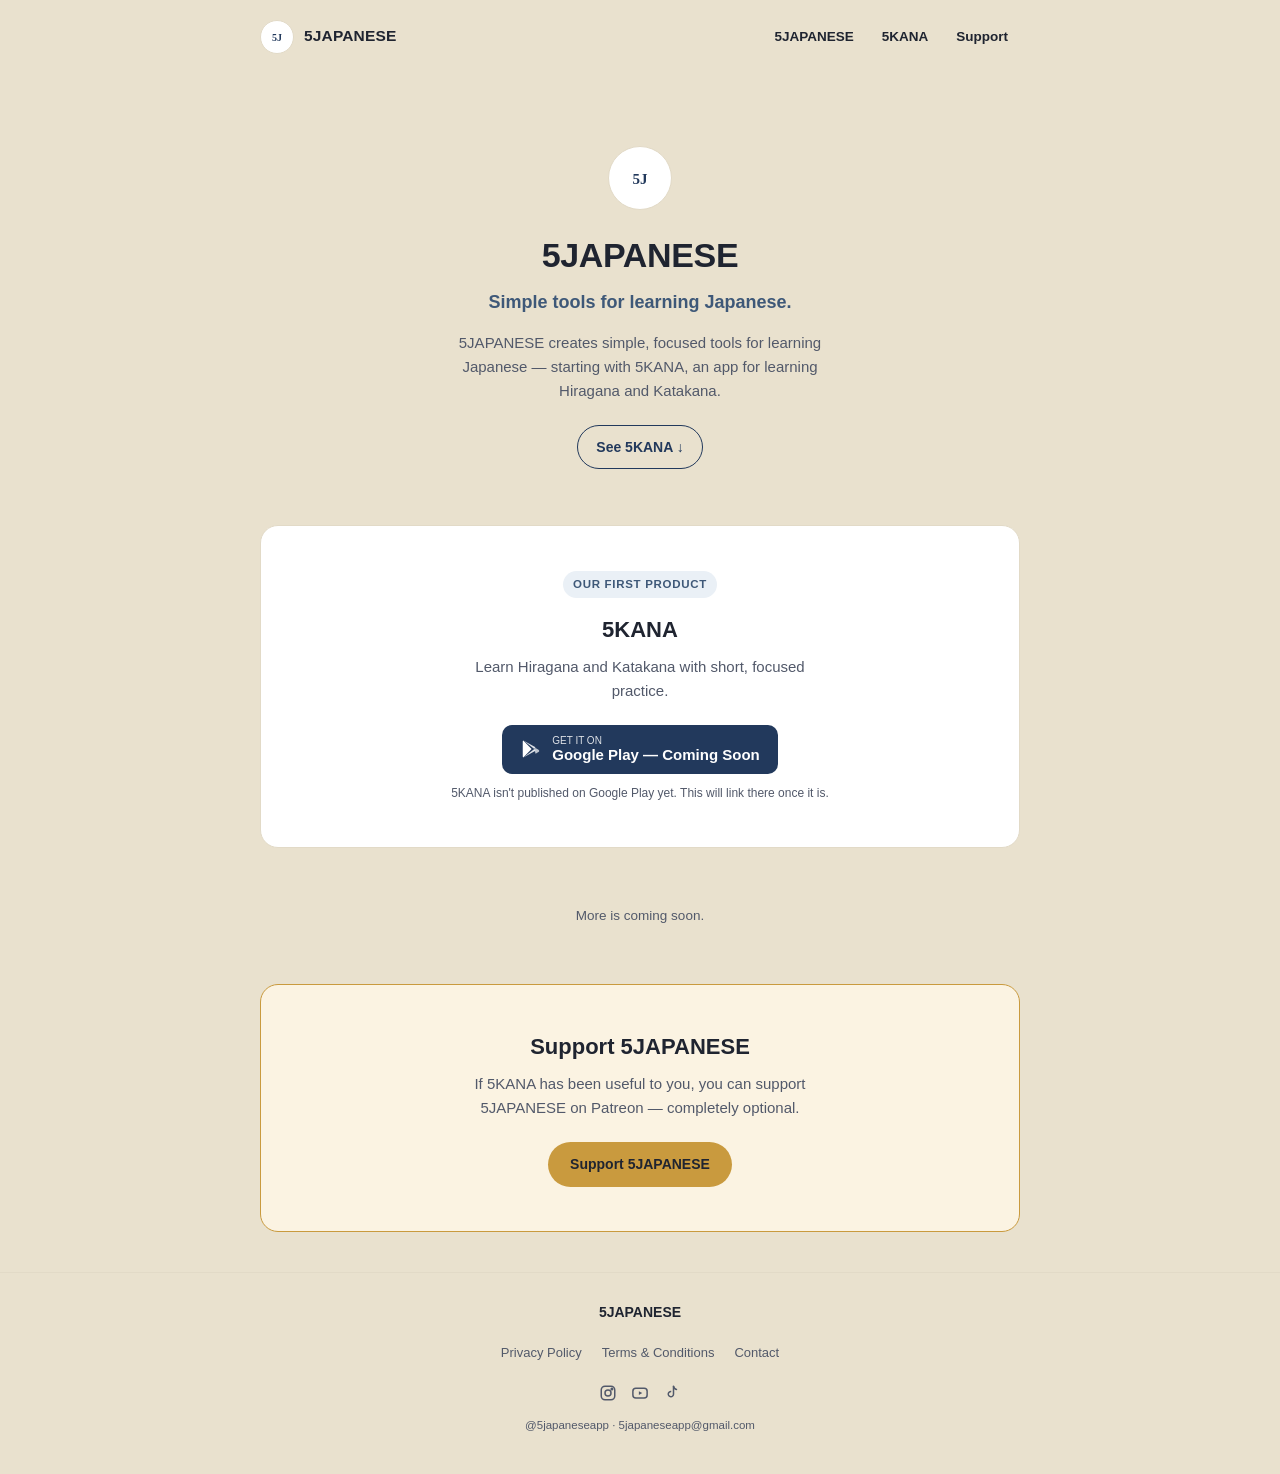
==== index.html @ 342fb339 "Add 5JAPANESE homepage (index.html, styles.css) and Terms placeholder (terms.html); update README" ====
<!DOCTYPE html>
<html lang="en">
<head>
<meta charset="UTF-8">
<meta name="viewport" content="width=device-width, initial-scale=1.0">
<meta name="description" content="5JAPANESE — simple tools for learning Japanese. Home of 5KANA, a focused Hiragana and Katakana learning app.">
<title>5JAPANESE — Simple tools for learning Japanese</title>
<link rel="icon" href="data:image/svg+xml,%3Csvg xmlns='http://www.w3.org/2000/svg' viewBox='0 0 64 64'%3E%3Ccircle cx='32' cy='32' r='31' fill='%2322395C'/%3E%3Ctext x='32' y='40' font-family='Georgia,serif' font-size='24' font-weight='700' fill='%23fff' text-anchor='middle'%3E5J%3C/text%3E%3C/svg%3E">
<link rel="stylesheet" href="styles.css">
</head>
<body>

<header class="site-header">
  <div class="wrap">
    <a class="brand" href="#top">
      <span class="brand-mark" aria-hidden="true">
        <svg width="20" height="20" viewBox="0 0 20 20"><text x="10" y="14" font-family="Georgia, serif" font-size="10" font-weight="700" fill="#22395C" text-anchor="middle">5J</text></svg>
      </span>
      <span class="brand-name">5JAPANESE</span>
    </a>
    <nav class="primary-nav" aria-label="Primary">
      <a href="#top">5JAPANESE</a>
      <a href="#5kana">5KANA</a>
      <a href="#support">Support</a>
    </nav>
  </div>
</header>

<main id="top">

  <section class="hero">
    <div class="wrap">
      <div class="hero-mark" aria-hidden="true">
        <svg width="30" height="30" viewBox="0 0 30 30"><text x="15" y="21" font-family="Georgia, serif" font-size="15" font-weight="700" fill="#22395C" text-anchor="middle">5J</text></svg>
      </div>
      <h1>5JAPANESE</h1>
      <p class="tagline">Simple tools for learning Japanese.</p>
      <p class="lede">5JAPANESE creates simple, focused tools for learning Japanese — starting with 5KANA, an app for learning Hiragana and Katakana.</p>
      <a class="hero-cta" href="#5kana">See 5KANA ↓</a>
    </div>
  </section>

  <section class="card-section" id="5kana" aria-labelledby="5kana-heading">
    <div class="wrap">
      <div class="card">
        <span class="eyebrow">Our first product</span>
        <h2 id="5kana-heading">5KANA</h2>
        <p class="desc">Learn Hiragana and Katakana with short, focused practice.</p>

        <button type="button" class="store-badge" disabled aria-label="Google Play — coming soon, not yet available">
          <svg width="22" height="22" viewBox="0 0 24 24" aria-hidden="true"><path fill="#fff" d="M3.6 2.6c-.4.3-.6.8-.6 1.4v16c0 .6.2 1.1.6 1.4l9-9.4-9-9.4Z"/><path fill="#fff" opacity=".85" d="M15.6 12 4.2 2.9 16.9 10l-1.3 2Z"/><path fill="#fff" opacity=".85" d="M15.6 12 4.2 21.1 16.9 14l-1.3-2Z"/><path fill="#fff" opacity=".7" d="M17 10.9 20.6 13a1.6 1.6 0 0 1 0 2l-3.6 2.1L15.6 12l1.4-1.1Z"/></svg>
          <span class="store-text">
            <span class="small">GET IT ON</span>
            <span class="big">Google Play — Coming Soon</span>
          </span>
        </button>
        <p class="store-note">5KANA isn&#39;t published on Google Play yet. This will link there once it is.</p>
      </div>
    </div>
  </section>

  <p class="more-note">More is coming soon.</p>

  <section class="card-section" id="support" aria-labelledby="support-heading">
    <div class="wrap">
      <div class="card support">
        <h2 id="support-heading">Support 5JAPANESE</h2>
        <p class="desc">If 5KANA has been useful to you, you can support 5JAPANESE on Patreon — completely optional.</p>
        <a class="support-cta" href="https://patreon.com/5japaneseapp" target="_blank" rel="noopener noreferrer">
          Support 5JAPANESE
        </a>
      </div>
    </div>
  </section>

</main>

<footer class="site-footer">
  <div class="wrap">
    <div class="foot-brand">5JAPANESE</div>
    <nav class="foot-links" aria-label="Legal and contact">
      <a href="privacy-policy.html">Privacy Policy</a>
      <a href="terms.html">Terms &amp; Conditions</a>
      <a href="mailto:5japaneseapp@gmail.com">Contact</a>
    </nav>
    <div class="foot-social">
      <a href="https://instagram.com/5japaneseapp" target="_blank" rel="noopener noreferrer" aria-label="5JAPANESE on Instagram">
        <svg width="18" height="18" viewBox="0 0 24 24" fill="none" stroke="currentColor" stroke-width="2"><rect x="3" y="3" width="18" height="18" rx="5"/><circle cx="12" cy="12" r="4"/><circle cx="17.2" cy="6.8" r="1"/></svg>
      </a>
      <a href="https://www.youtube.com/@5japaneseapp" target="_blank" rel="noopener noreferrer" aria-label="5JAPANESE on YouTube">
        <svg width="18" height="18" viewBox="0 0 24 24" fill="none" stroke="currentColor" stroke-width="2"><rect x="2.5" y="5.5" width="19" height="13" rx="4"/><path d="M10.5 9.5v5l4.5-2.5-4.5-2.5Z" fill="currentColor" stroke="none"/></svg>
      </a>
      <a href="https://www.tiktok.com/@5japaneseapp" target="_blank" rel="noopener noreferrer" aria-label="5JAPANESE on TikTok">
        <svg width="18" height="18" viewBox="0 0 24 24" fill="none" stroke="currentColor" stroke-width="2"><path d="M14 3v10.5a3.5 3.5 0 1 1-3-3.46"/><path d="M14 3c.4 2.2 2 3.9 4 4.3" stroke-linecap="round"/></svg>
      </a>
    </div>
    <div class="foot-meta">@5japaneseapp · 5japaneseapp@gmail.com</div>
  </div>
</footer>

</body>
</html>
---- styles.css ----
/* 5JAPANESE — shared site styles. Plain CSS, no build step, no framework.
   Palette reused directly from the 5KANA app's own default (light) theme tokens,
   so the website and the app share one visual identity rather than inventing a new one. */

:root {
  --bg: #E9E1CE;        /* app's --surface-well */
  --surface: #FFFFFF;    /* app's --surface */
  --surface-alt: #EDE7D6;
  --ink: #1F2430;        /* app's --ink */
  --ink-soft: #52596A;   /* darkened slightly from the app's --ink-soft for AA contrast on white */
  --indigo: #22395C;     /* app's --indigo (brand/primary) */
  --indigo-soft: #3E5878;
  --indigo-tint: #EAF0F6;
  --gold: #C99A3E;       /* app's --gold (used for the same "optional/support" accent role as in-app) */
  --gold-tint: #FBF3E2;
  --border: #E2DAC7;
  --radius-md: 12px;
  --radius-lg: 18px;
  --max-width: 760px;
}

* { box-sizing: border-box; }

html { scroll-behavior: smooth; }

body {
  margin: 0;
  background: var(--bg);
  color: var(--ink);
  font-family: -apple-system, BlinkMacSystemFont, "Segoe UI", Roboto, Helvetica, Arial, sans-serif;
  line-height: 1.6;
  -webkit-font-smoothing: antialiased;
}

a { color: var(--indigo); }
a:focus-visible, button:focus-visible { outline: 2px solid var(--indigo); outline-offset: 2px; }

.wrap {
  width: min(var(--max-width), calc(100% - 32px));
  margin: 0 auto;
}

/* ---------- Header / nav ---------- */
.site-header {
  padding: 18px 0;
}
.site-header .wrap {
  display: flex;
  align-items: center;
  justify-content: space-between;
  gap: 12px;
  flex-wrap: wrap;
}
.brand {
  display: flex;
  align-items: center;
  gap: 10px;
  text-decoration: none;
  color: var(--ink);
}
.brand-mark {
  width: 34px;
  height: 34px;
  border-radius: 50%;
  background: var(--surface);
  border: 1px solid var(--border);
  display: flex;
  align-items: center;
  justify-content: center;
  flex-shrink: 0;
}
.brand-mark svg { display: block; }
.brand-name {
  font-weight: 800;
  font-size: 15.5px;
  letter-spacing: .01em;
}
nav.primary-nav {
  display: flex;
  gap: 4px;
  flex-wrap: wrap;
}
nav.primary-nav a {
  text-decoration: none;
  color: var(--ink);
  font-weight: 600;
  font-size: 13.5px;
  padding: 8px 12px;
  border-radius: 999px;
}
nav.primary-nav a:hover { background: var(--surface); }

/* ---------- Hero ---------- */
.hero {
  padding: 48px 0 36px;
  text-align: center;
}
.hero-mark {
  width: 64px;
  height: 64px;
  border-radius: 50%;
  background: var(--surface);
  border: 1px solid var(--border);
  margin: 0 auto 18px;
  display: flex;
  align-items: center;
  justify-content: center;
}
.hero h1 {
  font-size: clamp(26px, 6vw, 34px);
  font-weight: 800;
  margin: 0 0 6px;
  letter-spacing: -0.01em;
}
.hero .tagline {
  font-size: clamp(15px, 3.6vw, 18px);
  font-weight: 600;
  color: var(--indigo-soft);
  margin: 0 0 14px;
}
.hero p.lede {
  max-width: 46ch;
  margin: 0 auto 22px;
  color: var(--ink-soft);
  font-size: 15px;
}
.hero-cta {
  display: inline-flex;
  align-items: center;
  gap: 6px;
  text-decoration: none;
  font-weight: 700;
  font-size: 14px;
  color: var(--indigo);
  padding: 10px 18px;
  border: 1.5px solid var(--indigo);
  border-radius: 999px;
}
.hero-cta:hover { background: var(--indigo); color: #fff; }

/* ---------- Generic section card ---------- */
section.card-section {
  padding: 8px 0 40px;
}
.card {
  background: var(--surface);
  border: 1px solid var(--border);
  border-radius: var(--radius-lg);
  padding: 32px 28px;
  text-align: center;
}
.card h2 {
  font-size: 22px;
  font-weight: 800;
  margin: 0 0 8px;
}
.card .desc {
  color: var(--ink-soft);
  font-size: 15px;
  max-width: 44ch;
  margin: 0 auto 22px;
}
.eyebrow {
  display: inline-block;
  font-size: 11.5px;
  font-weight: 800;
  letter-spacing: .06em;
  text-transform: uppercase;
  color: var(--indigo-soft);
  background: var(--indigo-tint);
  padding: 4px 10px;
  border-radius: 999px;
  margin-bottom: 14px;
}

/* ---------- Google Play placeholder badge ---------- */
.store-badge {
  display: inline-flex;
  align-items: center;
  gap: 10px;
  background: var(--indigo);
  color: #fff;
  border: none;
  border-radius: 10px;
  padding: 10px 18px;
  font-family: inherit;
  cursor: default;
}
.store-badge[disabled] { opacity: 1; }
.store-badge svg { flex-shrink: 0; }
.store-badge .store-text { text-align: left; line-height: 1.15; }
.store-badge .store-text .small { display: block; font-size: 10px; opacity: .85; }
.store-badge .store-text .big { display: block; font-size: 15px; font-weight: 700; }
.store-note { margin: 10px 0 0; font-size: 12px; color: var(--ink-soft); }

/* ---------- More is coming soon ---------- */
.more-note {
  text-align: center;
  padding: 4px 0 36px;
  color: var(--ink-soft);
  font-size: 13.5px;
}

/* ---------- Support section accent (reuses the app's own --gold "optional support" treatment) ---------- */
.card.support {
  background: var(--gold-tint);
  border-color: var(--gold);
}
.support-cta {
  display: inline-flex;
  align-items: center;
  gap: 8px;
  text-decoration: none;
  font-weight: 700;
  font-size: 14px;
  color: var(--ink); /* dark text on gold for AA contrast (white measured 2.57:1, fails) */
  background: var(--gold);
  padding: 11px 22px;
  border-radius: 999px;
}
.support-cta:hover { filter: brightness(0.94); }

/* ---------- Footer ---------- */
footer.site-footer {
  border-top: 1px solid var(--border);
  padding: 28px 0 40px;
}
footer.site-footer .wrap {
  display: flex;
  flex-direction: column;
  align-items: center;
  gap: 14px;
  text-align: center;
}
footer .foot-brand { font-weight: 800; font-size: 14px; }
footer nav.foot-links {
  display: flex;
  flex-wrap: wrap;
  justify-content: center;
  gap: 6px 4px;
}
footer nav.foot-links a {
  color: var(--ink-soft);
  text-decoration: none;
  font-size: 13px;
  padding: 6px 8px;
}
footer nav.foot-links a:hover { color: var(--indigo); text-decoration: underline; }
footer .foot-social { display: flex; gap: 14px; }
footer .foot-social a {
  color: var(--ink-soft);
  display: inline-flex;
  align-items: center;
  justify-content: center;
}
footer .foot-social a:hover { color: var(--indigo); }
footer .foot-meta { color: var(--ink-soft); font-size: 11.5px; }

/* ---------- Simple placeholder pages (e.g. terms.html) ---------- */
.placeholder-page { padding: 56px 0; text-align: center; }
.placeholder-page h1 { font-size: 24px; font-weight: 800; margin: 0 0 10px; }
.placeholder-page p { color: var(--ink-soft); max-width: 44ch; margin: 0 auto 18px; }
.back-link { font-size: 13.5px; font-weight: 600; }

@media (min-width: 640px) {
  .card { padding: 44px 40px; }
  .hero { padding: 72px 0 48px; }
}
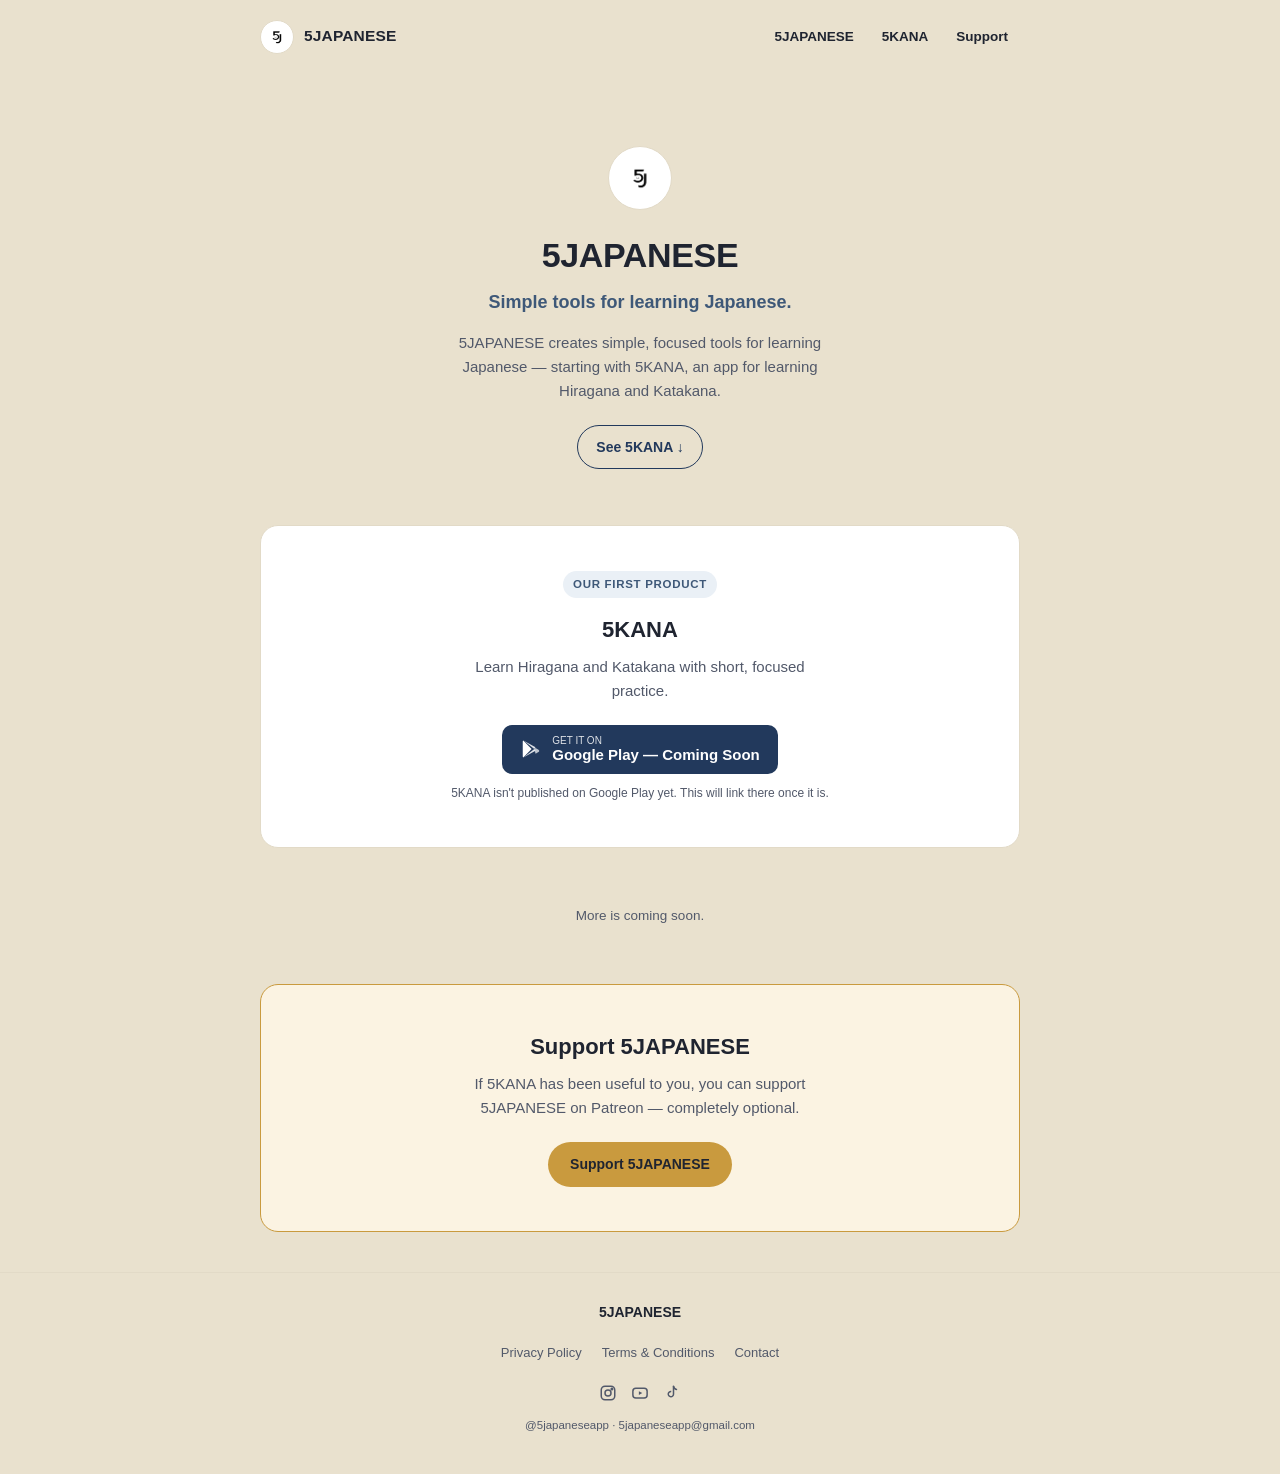
==== commit af02d506: "Replace placeholder 5J text mark with the real 5JAPANESE logo Reuses the exact same logo.jpg already" ====
--- a/index.html
+++ b/index.html
@@ -5,7 +5,7 @@
 <meta name="viewport" content="width=device-width, initial-scale=1.0">
 <meta name="description" content="5JAPANESE — simple tools for learning Japanese. Home of 5KANA, a focused Hiragana and Katakana learning app.">
 <title>5JAPANESE — Simple tools for learning Japanese</title>
-<link rel="icon" href="data:image/svg+xml,%3Csvg xmlns='http://www.w3.org/2000/svg' viewBox='0 0 64 64'%3E%3Ccircle cx='32' cy='32' r='31' fill='%2322395C'/%3E%3Ctext x='32' y='40' font-family='Georgia,serif' font-size='24' font-weight='700' fill='%23fff' text-anchor='middle'%3E5J%3C/text%3E%3C/svg%3E">
+<link rel="icon" type="image/jpeg" href="logo.jpg">
 <link rel="stylesheet" href="styles.css">
 </head>
 <body>
@@ -14,7 +14,7 @@
   <div class="wrap">
     <a class="brand" href="#top">
       <span class="brand-mark" aria-hidden="true">
-        <svg width="20" height="20" viewBox="0 0 20 20"><text x="10" y="14" font-family="Georgia, serif" font-size="10" font-weight="700" fill="#22395C" text-anchor="middle">5J</text></svg>
+        <img src="logo.jpg" width="20" height="20" alt="">
       </span>
       <span class="brand-name">5JAPANESE</span>
     </a>
@@ -31,7 +31,7 @@
   <section class="hero">
     <div class="wrap">
       <div class="hero-mark" aria-hidden="true">
-        <svg width="30" height="30" viewBox="0 0 30 30"><text x="15" y="21" font-family="Georgia, serif" font-size="15" font-weight="700" fill="#22395C" text-anchor="middle">5J</text></svg>
+        <img src="logo.jpg" width="30" height="30" alt="">
       </div>
       <h1>5JAPANESE</h1>
       <p class="tagline">Simple tools for learning Japanese.</p>
--- a/styles.css
+++ b/styles.css
@@ -69,7 +69,7 @@
   justify-content: center;
   flex-shrink: 0;
 }
-.brand-mark svg { display: block; }
+.brand-mark svg, .brand-mark img { display: block; }
 .brand-name {
   font-weight: 800;
   font-size: 15.5px;
@@ -266,3 +266,53 @@
   .card { padding: 44px 40px; }
   .hero { padding: 72px 0 48px; }
 }
+
+/* ---------- Legal documents (Privacy Policy, Terms & Conditions) ----------
+   Additive only — new class names, doesn't touch any homepage selector above.
+   Left-aligned long-form reading layout inside the same .card/.wrap shell the
+   rest of the site already uses, so these pages feel consistent with it. */
+.legal-doc {
+  text-align: left;
+  max-width: 68ch;
+  margin: 0 auto;
+}
+.legal-doc h1 {
+  font-size: clamp(22px, 5vw, 28px);
+  font-weight: 800;
+  margin: 0 0 6px;
+  text-align: center;
+}
+.legal-doc .legal-updated {
+  text-align: center;
+  color: var(--ink-soft);
+  font-size: 13px;
+  margin: 0 0 28px;
+}
+.legal-doc .legal-intro {
+  color: var(--ink-soft);
+  font-size: 14.5px;
+  margin: 0 0 28px;
+}
+.legal-doc h2 {
+  font-size: 17px;
+  font-weight: 800;
+  margin: 30px 0 8px;
+  color: var(--indigo);
+}
+.legal-doc p, .legal-doc li {
+  font-size: 14.5px;
+  color: var(--ink);
+  line-height: 1.65;
+}
+.legal-doc p { margin: 0 0 12px; }
+.legal-doc ul { margin: 0 0 12px; padding-left: 22px; }
+.legal-doc li { margin-bottom: 6px; }
+.legal-doc a { font-weight: 600; }
+.legal-doc .legal-note {
+  margin-top: 32px;
+  padding: 14px 16px;
+  background: var(--indigo-tint);
+  border-radius: var(--radius-md);
+  font-size: 13px;
+  color: var(--indigo-soft);
+}
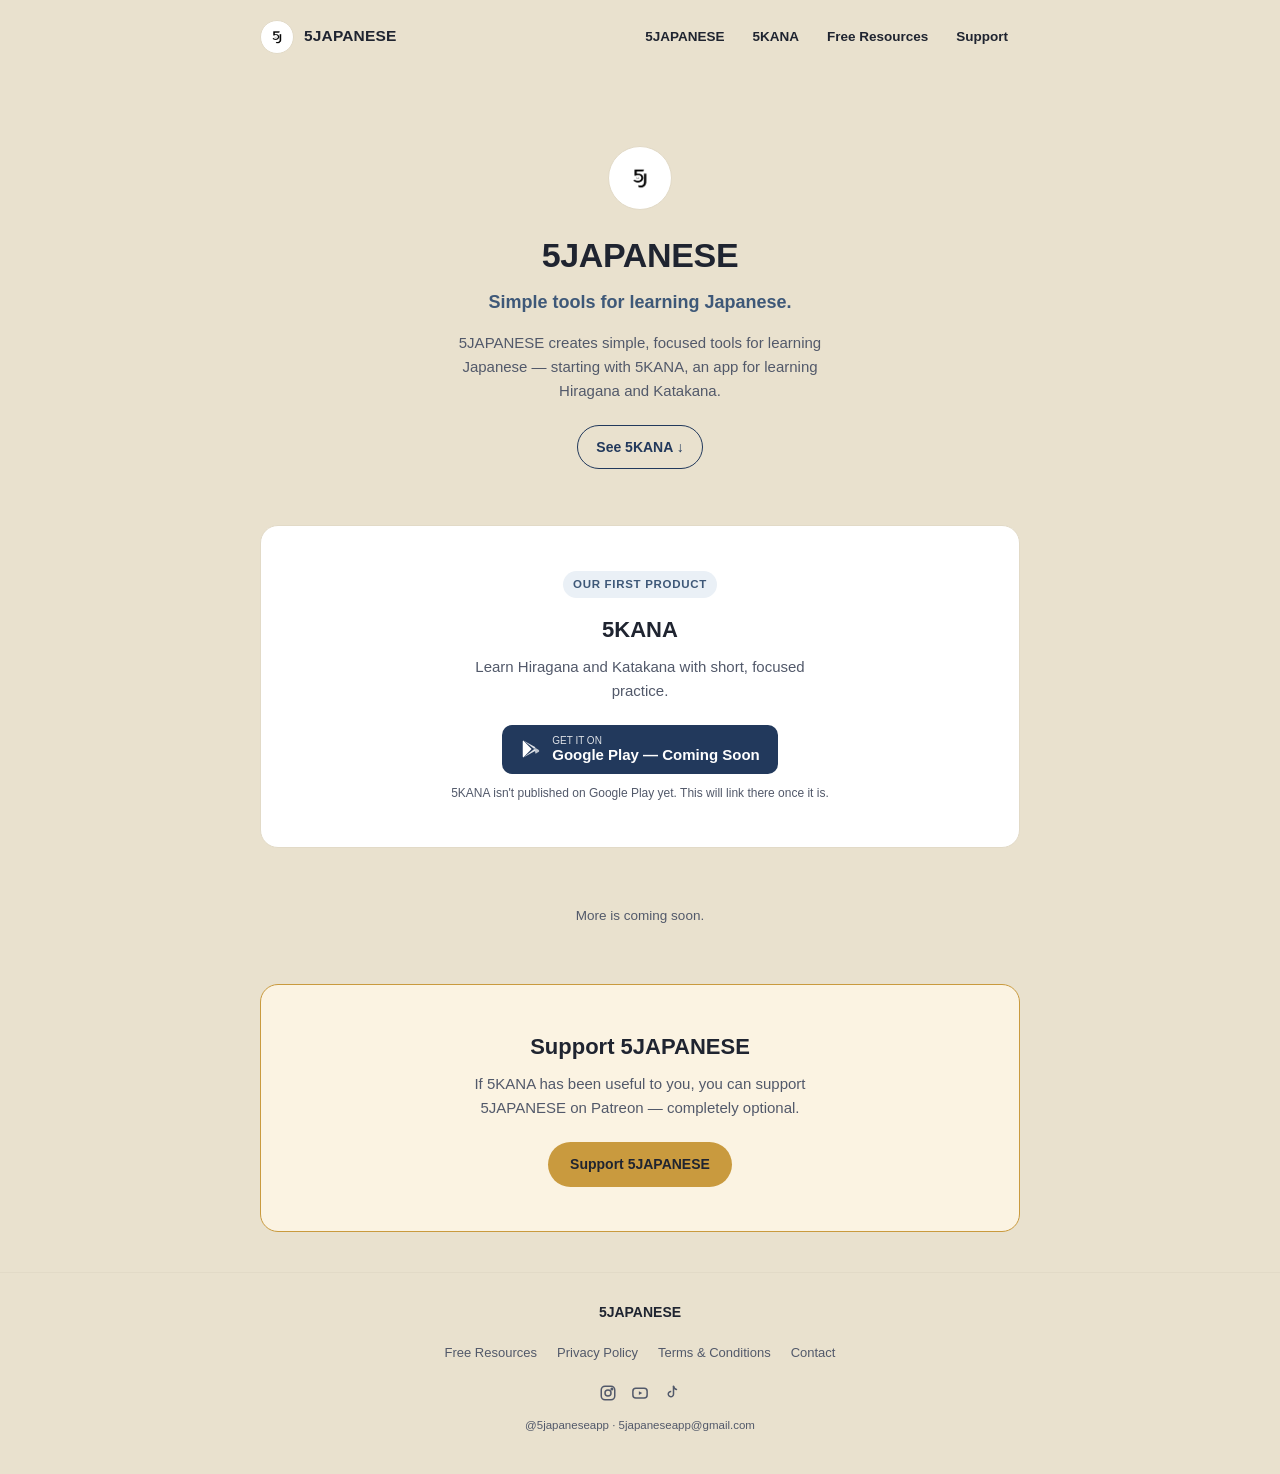
==== commit da951849: "Add Free Japanese Resources page with printable hiragana/katakana PDFs Co-Authored-By: Claude Sonnet" ====
--- a/index.html
+++ b/index.html
@@ -21,6 +21,7 @@
     <nav class="primary-nav" aria-label="Primary">
       <a href="#top">5JAPANESE</a>
       <a href="#5kana">5KANA</a>
+      <a href="resources.html">Free Resources</a>
       <a href="#support">Support</a>
     </nav>
   </div>
@@ -79,6 +80,7 @@
   <div class="wrap">
     <div class="foot-brand">5JAPANESE</div>
     <nav class="foot-links" aria-label="Legal and contact">
+      <a href="resources.html">Free Resources</a>
       <a href="privacy-policy.html">Privacy Policy</a>
       <a href="terms.html">Terms &amp; Conditions</a>
       <a href="mailto:5japaneseapp@gmail.com">Contact</a>
--- a/styles.css
+++ b/styles.css
@@ -316,3 +316,55 @@
   font-size: 13px;
   color: var(--indigo-soft);
 }
+
+/* ---------- Free resources (resources.html) — additive only ---------- */
+.res-hero { padding: 40px 0 8px; text-align: center; }
+.res-hero h1 { font-size: clamp(26px, 6vw, 34px); font-weight: 800; margin: 0 0 10px; letter-spacing: -0.01em; }
+.res-hero p { max-width: 52ch; margin: 0 auto; color: var(--ink-soft); font-size: 15.5px; }
+.res-wrap { width: min(var(--max-width), calc(100% - 32px)); margin: 0 auto; }
+.res-grid { display: grid; gap: 18px; padding: 28px 0 8px; }
+.res-card {
+  background: var(--surface);
+  border: 1px solid var(--border);
+  border-radius: var(--radius-lg);
+  padding: 20px;
+  display: flex;
+  flex-direction: column;
+  gap: 14px;
+}
+.res-card .res-preview {
+  display: block;
+  background: #F6F3EC;
+  border: 1px solid var(--border);
+  border-radius: var(--radius-md);
+  padding: 10px;
+}
+.res-card .res-preview img { display: block; width: 100%; height: auto; border-radius: 6px; }
+.res-card h2 { font-size: 20px; font-weight: 800; margin: 0; }
+.res-card p { margin: 0; color: var(--ink-soft); font-size: 14.5px; }
+.res-meta { font-size: 12.5px; color: var(--ink-soft); }
+.res-btn {
+  display: inline-flex; align-items: center; justify-content: center; gap: 8px;
+  font: inherit; font-weight: 700; font-size: 14.5px;
+  color: #fff; background: var(--indigo);
+  padding: 12px 22px; border: none; border-radius: 999px;
+  text-decoration: none; cursor: pointer; margin-top: auto;
+}
+.res-btn:hover { background: var(--indigo-soft); }
+.res-note { text-align: center; color: var(--ink-soft); font-size: 13px; padding: 14px 0 40px; }
+.res-about .card { text-align: left; }
+.res-about h2 { font-size: 19px; }
+.res-about p { color: var(--ink); font-size: 15px; margin: 0 0 12px; }
+@media (min-width: 880px) {
+  .res-wrap { width: min(1040px, calc(100% - 32px)); }
+  .res-grid { grid-template-columns: repeat(3, 1fr); }
+}
+/* Download interstitial (the ad slot is filled only if an ad provider is registered) */
+.dl-modal { border: none; border-radius: var(--radius-lg); padding: 28px 24px; max-width: 420px; width: calc(100% - 32px); text-align: center; background: var(--surface); color: var(--ink); }
+.dl-modal::backdrop { background: rgba(31, 36, 48, .55); }
+.dl-modal h2 { font-size: 18px; margin: 0 0 8px; }
+.dl-modal p { color: var(--ink-soft); font-size: 14px; margin: 0 0 16px; }
+.dl-ad-slot { margin: 0 0 16px; }
+.dl-actions { display: flex; gap: 10px; justify-content: center; flex-wrap: wrap; }
+.dl-actions .res-btn { margin-top: 0; }
+.dl-actions .res-btn.alt { background: transparent; color: var(--indigo); border: 1.5px solid var(--indigo); }
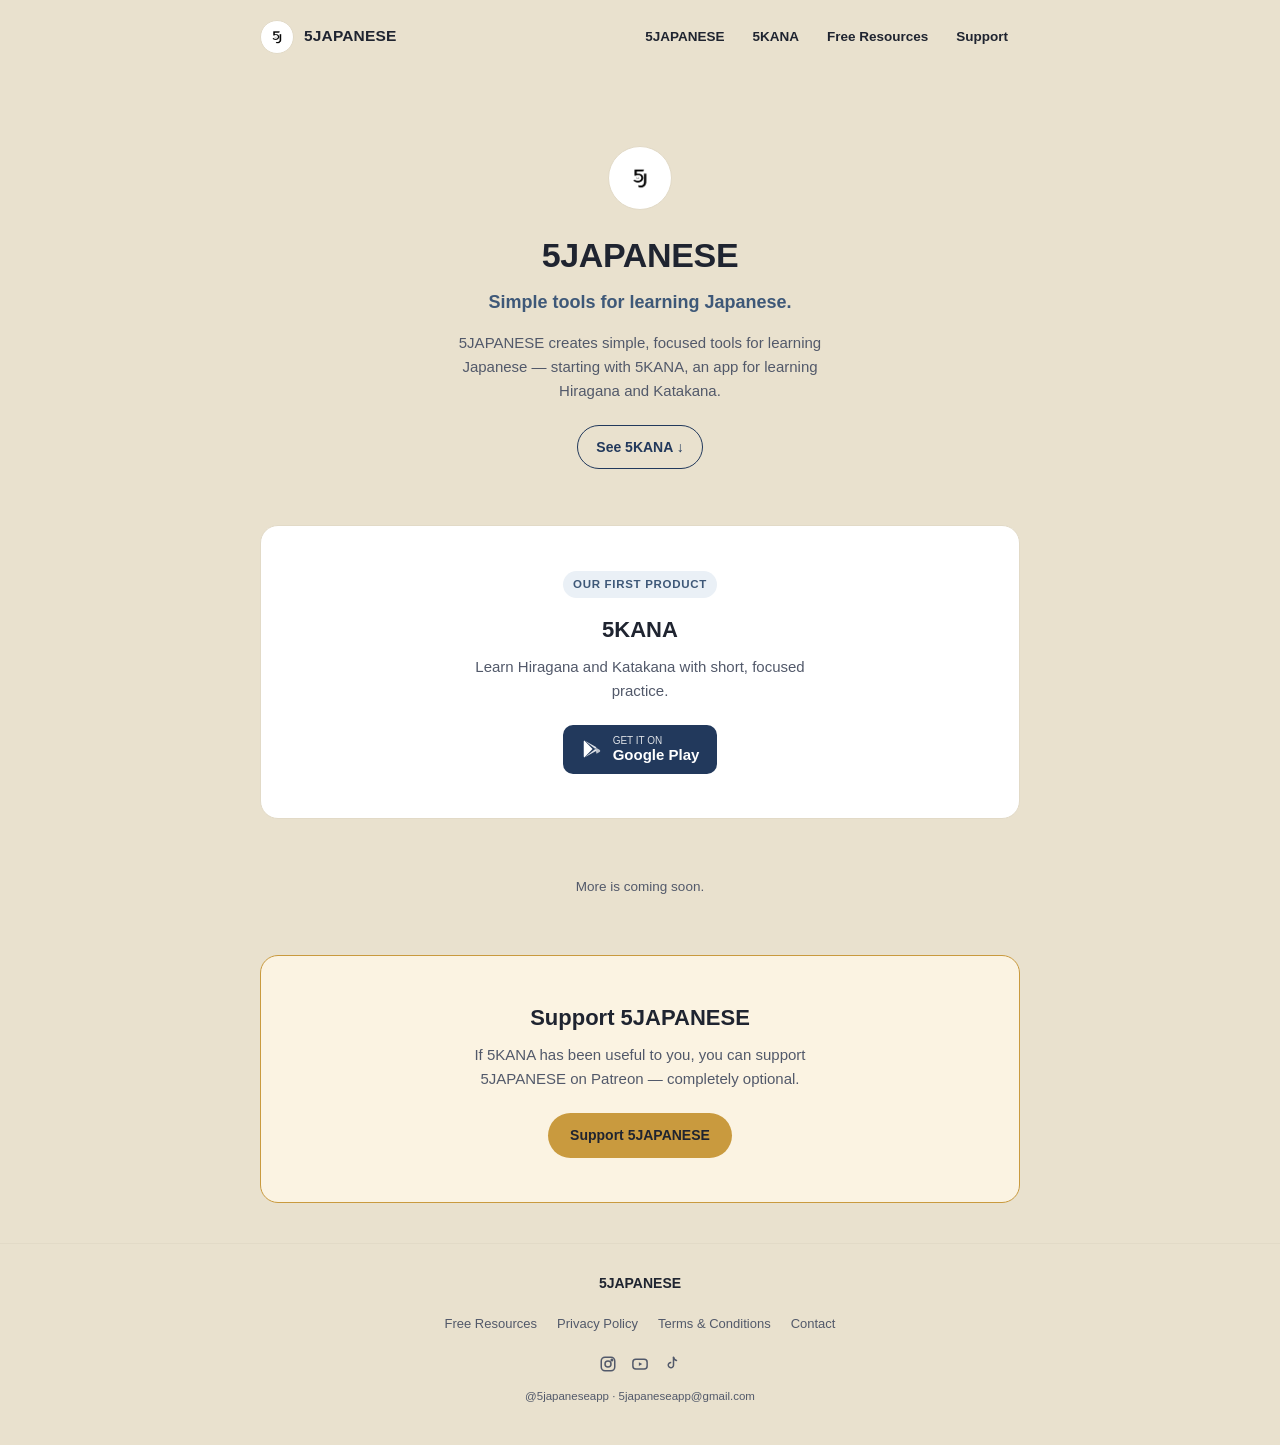
==== commit 1c6abc31: "Homepage: replace Google Play placeholder with live store link Co-Authored-By: Claude Sonnet 5.5 <no" ====
--- a/index.html
+++ b/index.html
@@ -48,14 +48,13 @@
         <h2 id="5kana-heading">5KANA</h2>
         <p class="desc">Learn Hiragana and Katakana with short, focused practice.</p>
 
-        <button type="button" class="store-badge" disabled aria-label="Google Play — coming soon, not yet available">
+        <a class="store-badge" href="https://play.google.com/store/apps/details?id=com.fivejapanese.fivekana" target="_blank" rel="noopener noreferrer" aria-label="Get 5KANA on Google Play">
           <svg width="22" height="22" viewBox="0 0 24 24" aria-hidden="true"><path fill="#fff" d="M3.6 2.6c-.4.3-.6.8-.6 1.4v16c0 .6.2 1.1.6 1.4l9-9.4-9-9.4Z"/><path fill="#fff" opacity=".85" d="M15.6 12 4.2 2.9 16.9 10l-1.3 2Z"/><path fill="#fff" opacity=".85" d="M15.6 12 4.2 21.1 16.9 14l-1.3-2Z"/><path fill="#fff" opacity=".7" d="M17 10.9 20.6 13a1.6 1.6 0 0 1 0 2l-3.6 2.1L15.6 12l1.4-1.1Z"/></svg>
           <span class="store-text">
             <span class="small">GET IT ON</span>
-            <span class="big">Google Play — Coming Soon</span>
+            <span class="big">Google Play</span>
           </span>
-        </button>
-        <p class="store-note">5KANA isn&#39;t published on Google Play yet. This will link there once it is.</p>
+        </a>
       </div>
     </div>
   </section>
--- a/styles.css
+++ b/styles.css
@@ -368,3 +368,23 @@
 .dl-actions { display: flex; gap: 10px; justify-content: center; flex-wrap: wrap; }
 .dl-actions .res-btn { margin-top: 0; }
 .dl-actions .res-btn.alt { background: transparent; color: var(--indigo); border: 1.5px solid var(--indigo); }
+
+/* ---------- Resources page: subtle follow/support block — additive only ---------- */
+.res-follow { text-align: center; padding-bottom: 36px; }
+.res-follow h2 { font-size: 17px; font-weight: 800; margin: 0 0 6px; }
+.res-follow p { max-width: 46ch; margin: 0 auto 16px; color: var(--ink-soft); font-size: 14px; }
+.follow-links { display: flex; flex-wrap: wrap; justify-content: center; gap: 8px; }
+.follow-links a {
+  display: inline-flex; flex-direction: column; align-items: center; justify-content: center;
+  min-height: 44px; padding: 7px 16px;
+  font-size: 13.5px; font-weight: 700; line-height: 1.25;
+  color: var(--ink); text-decoration: none;
+  background: var(--surface); border: 1px solid var(--border); border-radius: 999px;
+}
+.follow-links a span { font-size: 11.5px; font-weight: 500; color: var(--ink-soft); }
+.follow-links a:hover { border-color: var(--indigo); color: var(--indigo); }
+@media (max-width: 439px) { .follow-links a { flex: 1 1 calc(50% - 8px); } }
+
+/* ---------- Google Play badge as a live link (homepage) — additive only ---------- */
+a.store-badge { text-decoration: none; cursor: pointer; }
+a.store-badge:hover { background: var(--indigo-soft); }
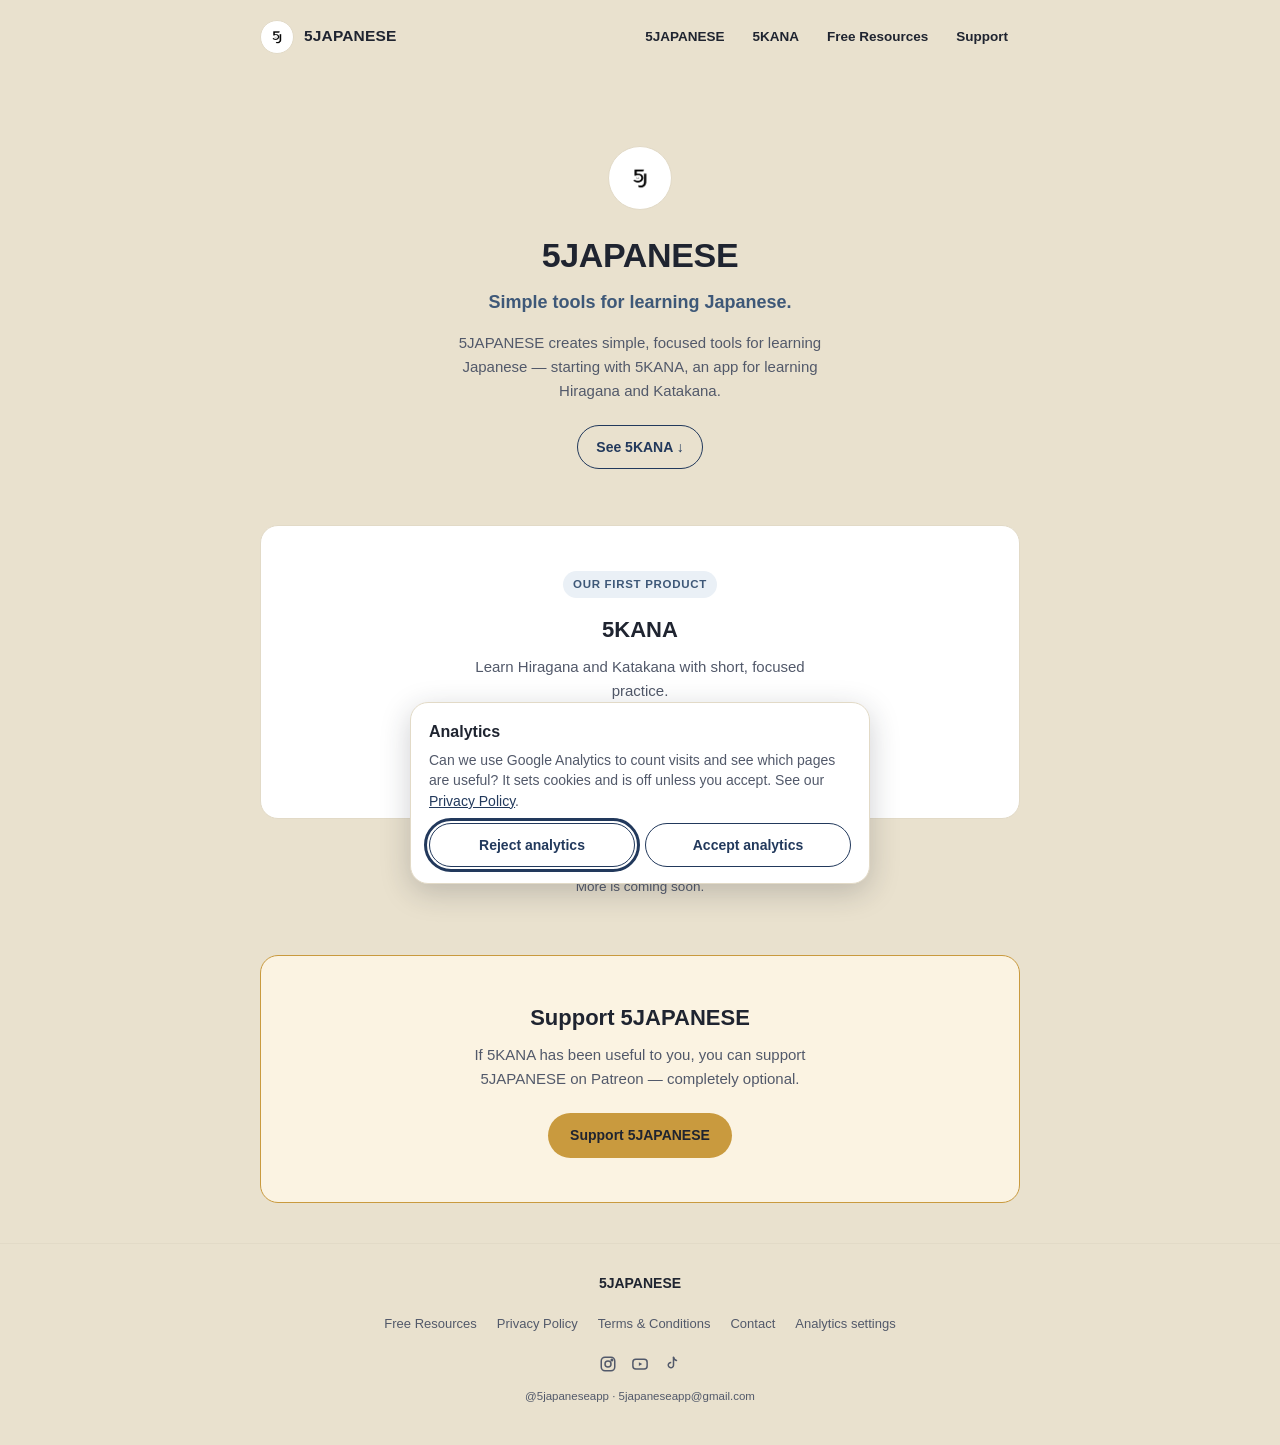
==== commit 9185e298: "Add consent-gated Google Analytics 4 and website analytics privacy section Co-Authored-By: Claude So" ====
--- a/index.html
+++ b/index.html
@@ -99,5 +99,6 @@
   </div>
 </footer>
 
+<script src="analytics.js" defer></script>
 </body>
 </html>
--- a/styles.css
+++ b/styles.css
@@ -388,3 +388,23 @@
 /* ---------- Google Play badge as a live link (homepage) — additive only ---------- */
 a.store-badge { text-decoration: none; cursor: pointer; }
 a.store-badge:hover { background: var(--indigo-soft); }
+
+/* ---------- Analytics consent banner — additive only ---------- */
+.consent-banner {
+  position: fixed; left: 16px; right: 16px; bottom: 16px; z-index: 1000;
+  max-width: 460px; margin: 0 auto; padding: 16px 18px;
+  background: var(--surface); color: var(--ink);
+  border: 1px solid var(--border); border-radius: var(--radius-lg);
+  box-shadow: 0 8px 30px rgba(31, 36, 48, .22);
+}
+.consent-banner h2 { font-size: 16px; margin: 0 0 6px; }
+.consent-banner p { font-size: 14px; line-height: 1.45; margin: 0 0 12px; color: var(--ink-soft); }
+.consent-banner a { color: var(--indigo); }
+.consent-actions { display: flex; gap: 10px; flex-wrap: wrap; }
+.consent-btn {
+  flex: 1 1 140px; min-height: 44px; padding: 8px 14px; cursor: pointer;
+  font: inherit; font-weight: 700; font-size: 14px; color: var(--indigo);
+  background: transparent; border: 1.5px solid var(--indigo); border-radius: 999px;
+}
+.consent-btn:hover { background: var(--indigo-soft); color: #fff; }
+.consent-btn:focus-visible { outline: 3px solid var(--indigo); outline-offset: 2px; }
